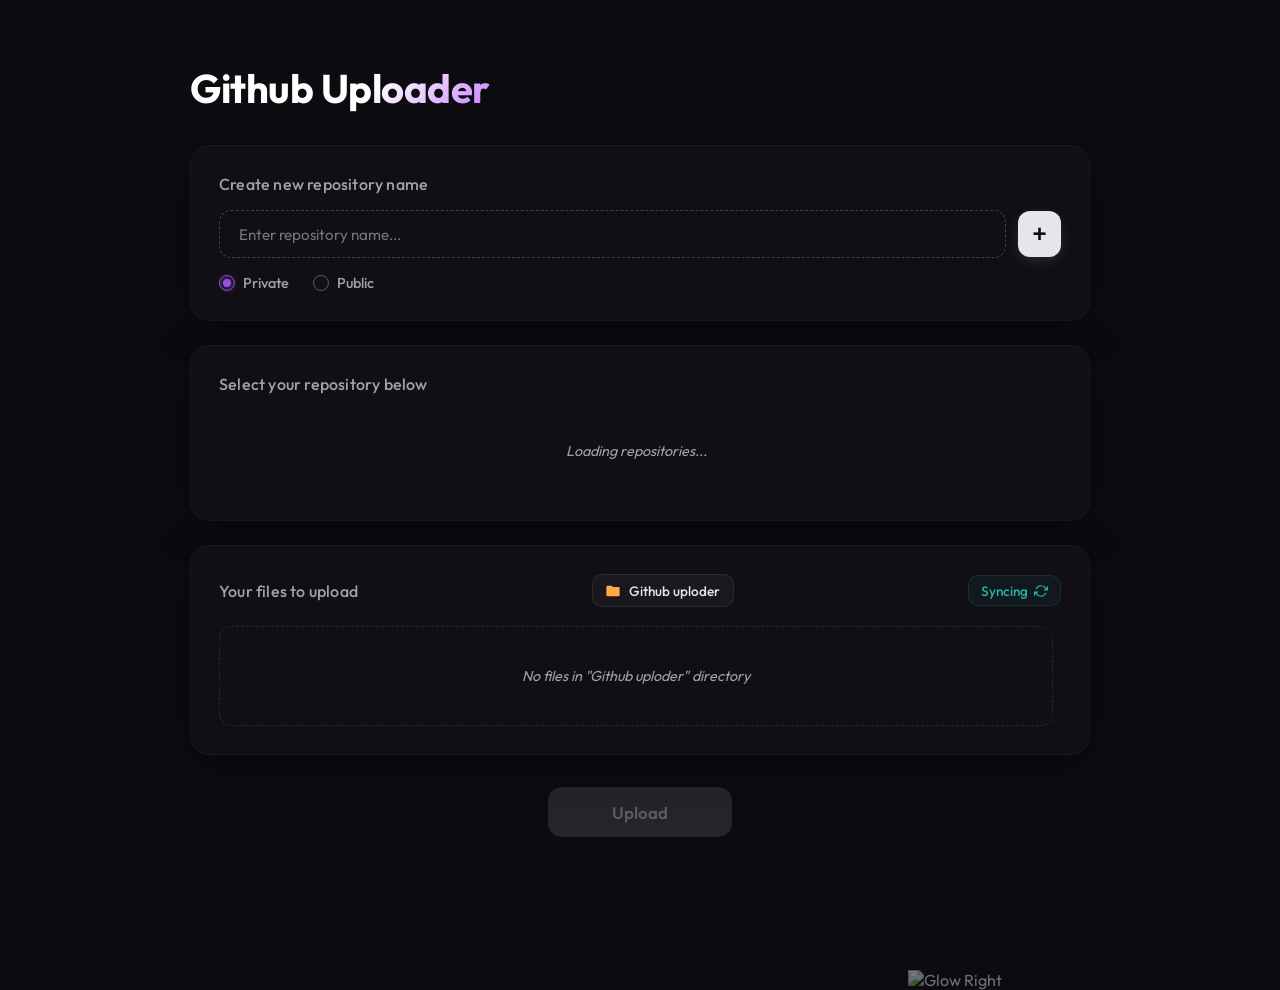
==== templates/index.html @ 10c069aa "Upload templates/index.html via Github Uploader" ====
<!DOCTYPE html>
<html lang="en">
<head>
    <meta charset="UTF-8">
    <meta name="viewport" content="width=device-width, initial-scale=1.0">
    <title>Github Uploader</title>
    <!-- Outfit Font from Google Fonts -->
    <link rel="preconnect" href="https://fonts.googleapis.com">
    <link rel="preconnect" href="https://fonts.gstatic.com" crossorigin>
    <link href="https://fonts.googleapis.com/css2?family=Outfit:wght@300;400;500;600;700&display=swap" rel="stylesheet">
    <link rel="stylesheet" href="/static/style.css">
</head>
<body>
    <!-- Background Glows -->
    <img src="/assets/Ellipse 82.png" class="bg-glow bg-glow-left" alt="Glow Left">
    <img src="/assets/Ellipse 85.png" class="bg-glow bg-glow-right" alt="Glow Right">
    <img src="/assets/images__1_-removebg-preview%201.png" class="bg-octocat" alt="Github Logo">

    <div class="app-container">
        <!-- Header -->
        <header class="app-header">
            <h1 class="app-title">Github Uploader</h1>
            <div id="user-profile" class="user-profile hidden">
                <img id="user-avatar" src="" alt="Avatar">
                <span id="user-username"></span>
                <button id="btn-logout" class="btn-icon" title="Disconnect Token">
                    <svg viewBox="0 0 24 24" width="18" height="18" fill="none" stroke="currentColor" stroke-width="2"><path d="M9 21H5a2 2 0 0 1-2-2V5a2 2 0 0 1 2-2h4M16 17l5-5-5-5M21 12H9"/></svg>
                </button>
            </div>
        </header>

        <!-- Main Content Grid -->
        <main class="app-main">
            <!-- Create Repository Section -->
            <section class="section-card">
                <h2 class="section-title">Create new repository name</h2>
                <div class="input-with-button">
                    <input type="text" id="new-repo-name" placeholder="Enter repository name..." class="dashed-input">
                    <button id="btn-create-repo" class="btn-plus" title="Create Repository">+</button>
                </div>
                <div class="repo-visibility-container">
                    <label class="visibility-option">
                        <input type="radio" name="repo-visibility" value="private" checked>
                        <span class="custom-radio"></span>
                        <span class="label-text">Private</span>
                    </label>
                    <label class="visibility-option">
                        <input type="radio" name="repo-visibility" value="public">
                        <span class="custom-radio"></span>
                        <span class="label-text">Public</span>
                    </label>
                </div>
            </section>

            <!-- Select Repository Section -->
            <section class="section-card">
                <h2 class="section-title">Select your repository below</h2>
                <div id="repo-grid" class="repo-grid">
                    <!-- Dynamic repositories list -->
                    <div class="loading-placeholder">Loading repositories...</div>
                </div>
            </section>

            <!-- Local Files Section -->
            <section class="section-card">
                <div class="files-header">
                    <h2 class="section-title">Your files to upload</h2>
                    <div class="folder-tag">
                        <svg viewBox="0 0 24 24" width="16" height="16" fill="currentColor" class="icon-folder"><path d="M10 4H4c-1.11 0-1.99.89-1.99 2L2 18c0 1.11.89 2 2 2h16c1.11 0 2-.89 2-2V8c0-1.11-.89-2-2-2h-8l-2-2z"/></svg>
                        <span class="folder-name">Github uploder</span>
                    </div>
                    <div id="sync-status" class="sync-status">
                        <span>Syncing</span>
                        <svg viewBox="0 0 24 24" width="16" height="16" fill="none" stroke="currentColor" stroke-width="2" class="icon-sync rotating"><path d="M23 4v6h-6M1 20v-6h6M3.51 9a9 9 0 0 1 14.85-3.36L23 10M1 14l4.64 4.36A9 9 0 0 0 20.49 15"/></svg>
                    </div>
                </div>
                
                <div id="files-list" class="files-list">
                    <!-- Dynamic files list -->
                    <div class="no-files-placeholder">No files in "Github uploder" directory</div>
                </div>
            </section>

            <!-- Action Section -->
            <section class="action-section">
                <button id="btn-upload" class="btn-upload" disabled>Upload</button>
            </section>
        </main>
    </div>

    <!-- Token Entry Modal -->
    <div id="token-modal" class="modal-overlay hidden">
        <div class="modal-content">
            <h2 class="modal-title">GitHub Authentication</h2>
            <p class="modal-desc">Please enter your GitHub Personal Access Token (PAT) to get started.</p>
            <div class="token-instructions">
                <p>The token requires the <strong>repo</strong> scope to list, create, and upload files to your repositories.</p>
                <a href="https://github.com/settings/tokens/new?scopes=repo" target="_blank" class="token-link">Create token on GitHub &nearr;</a>
            </div>
            <div class="modal-form">
                <input type="password" id="token-input" placeholder="ghp_xxxxxxxxxxxxxxxxxxxx" class="dashed-input">
                <button id="btn-save-token" class="btn-upload">Connect Account</button>
            </div>
            <div id="token-error" class="error-message hidden"></div>
        </div>
    </div>
    
    <script src="/static/app.js"></script>
</body>
</html>
---- static/style.css ----
/* Reset and Base Styles */
* {
    margin: 0;
    padding: 0;
    box-sizing: border-box;
}

body {
    background-color: #0c0b10;
    color: #e5e5eb;
    font-family: 'Outfit', -apple-system, BlinkMacSystemFont, "Segoe UI", Roboto, sans-serif;
    min-height: 100vh;
    overflow-x: hidden;
    position: relative;
    display: flex;
    justify-content: center;
    align-items: center;
}

/* Background elements */
.bg-glow {
    position: absolute;
    z-index: 1;
    pointer-events: none;
    opacity: 0.45;
    mix-blend-mode: screen;
}

.bg-glow-left {
    top: 5%;
    left: -10%;
    width: 60%;
    max-width: 600px;
    animation: pulse 8s ease-in-out infinite alternate;
}

.bg-glow-right {
    bottom: -10%;
    right: -10%;
    width: 50%;
    max-width: 500px;
    animation: pulse 12s ease-in-out infinite alternate-reverse;
}

.bg-octocat {
    position: absolute;
    top: 50%;
    left: 20%;
    transform: translate(-50%, -50%);
    width: 80%;
    max-width: 800px;
    opacity: 0.06;
    pointer-events: none;
    z-index: 2;
}

@keyframes pulse {
    0% { transform: scale(1); opacity: 0.35; }
    100% { transform: scale(1.15); opacity: 0.55; }
}

/* App Container */
.app-container {
    width: 90%;
    max-width: 900px;
    z-index: 3;
    padding: 2.5rem 0;
}

/* Header */
.app-header {
    display: flex;
    justify-content: space-between;
    align-items: center;
    margin-bottom: 2rem;
}

.app-title {
    font-size: 2.5rem;
    font-weight: 700;
    letter-spacing: -0.5px;
    color: #ffffff;
    background: linear-gradient(135deg, #ffffff 60%, #c77dff 100%);
    -webkit-background-clip: text;
    -webkit-text-fill-color: transparent;
}

.user-profile {
    display: flex;
    align-items: center;
    gap: 0.75rem;
    background: rgba(255, 255, 255, 0.05);
    border: 1px solid rgba(255, 255, 255, 0.08);
    padding: 0.5rem 0.85rem;
    border-radius: 12px;
    backdrop-filter: blur(12px);
    transition: all 0.3s ease;
}

.user-profile img {
    width: 28px;
    height: 28px;
    border-radius: 50%;
    border: 1px solid rgba(255, 255, 255, 0.2);
}

.user-profile span {
    font-size: 0.9rem;
    font-weight: 500;
    color: #e5e5eb;
}

.btn-icon {
    background: none;
    border: none;
    color: #a1a1a6;
    cursor: pointer;
    padding: 0.2rem;
    display: flex;
    align-items: center;
    justify-content: center;
    border-radius: 6px;
    transition: all 0.2s ease;
}

.btn-icon:hover {
    color: #ff4d4f;
    background: rgba(255, 77, 79, 0.1);
}

.hidden {
    display: none !important;
}

/* Sections and Cards */
.section-card {
    background: rgba(20, 19, 26, 0.65);
    border: 1px solid rgba(255, 255, 255, 0.04);
    border-radius: 20px;
    padding: 1.75rem;
    margin-bottom: 1.5rem;
    backdrop-filter: blur(15px);
    box-shadow: 0 10px 40px -10px rgba(0, 0, 0, 0.5);
    transition: transform 0.3s ease, border-color 0.3s ease;
}

.section-title {
    font-size: 1rem;
    font-weight: 500;
    color: #a1a1a6;
    margin-bottom: 1rem;
    letter-spacing: 0.2px;
}

/* Form Inputs */
.dashed-input {
    width: 100%;
    background: transparent;
    border: 1.5px dashed rgba(255, 255, 255, 0.2);
    border-radius: 12px;
    color: #ffffff;
    font-family: inherit;
    font-size: 0.95rem;
    padding: 0.85rem 1.2rem;
    outline: none;
    transition: all 0.3s ease;
}

.dashed-input:focus {
    border-color: #9d4edd;
    box-shadow: 0 0 15px rgba(157, 78, 221, 0.15);
    background: rgba(157, 78, 221, 0.02);
}

.input-with-button {
    display: flex;
    gap: 0.75rem;
    align-items: center;
}

.btn-plus {
    background: #e5e5eb;
    color: #0c0b10;
    border: none;
    font-size: 1.5rem;
    font-weight: 600;
    width: 46px;
    height: 46px;
    border-radius: 12px;
    cursor: pointer;
    display: flex;
    justify-content: center;
    align-items: center;
    transition: all 0.3s cubic-bezier(0.4, 0, 0.2, 1);
    box-shadow: 0 4px 12px rgba(255, 255, 255, 0.1);
}

.btn-plus:hover {
    background: #ffffff;
    transform: translateY(-2px);
    box-shadow: 0 6px 16px rgba(255, 255, 255, 0.15);
}

.btn-plus:active {
    transform: translateY(0);
}

.repo-visibility-container {
    display: flex;
    gap: 1.5rem;
    margin-top: 1rem;
}

.visibility-option {
    display: flex;
    align-items: center;
    gap: 0.5rem;
    cursor: pointer;
    font-size: 0.9rem;
    color: #a1a1a6;
    user-select: none;
    transition: color 0.2s ease;
}

.visibility-option:hover {
    color: #ffffff;
}

.visibility-option input[type="radio"] {
    display: none;
}

.custom-radio {
    width: 16px;
    height: 16px;
    border: 1.5px solid rgba(255, 255, 255, 0.3);
    border-radius: 50%;
    display: inline-block;
    position: relative;
    transition: all 0.25s ease;
}

.visibility-option input[type="radio"]:checked + .custom-radio {
    border-color: #9d4edd;
    background: rgba(157, 78, 221, 0.1);
}

.visibility-option input[type="radio"]:checked + .custom-radio::after {
    content: '';
    width: 8px;
    height: 8px;
    background: #9d4edd;
    border-radius: 50%;
    position: absolute;
    top: 50%;
    left: 50%;
    transform: translate(-50%, -50%);
    box-shadow: 0 0 8px rgba(157, 78, 221, 0.6);
}

.visibility-option .label-text {
    font-weight: 500;
}

/* Repository Grid */
.repo-grid {
    display: grid;
    grid-template-columns: repeat(auto-fill, minmax(230px, 1fr));
    gap: 1rem;
    max-height: 250px;
    overflow-y: auto;
    padding-right: 0.5rem;
}

/* Custom Scrollbar for overflow elements */
.repo-grid::-webkit-scrollbar,
.files-list::-webkit-scrollbar,
.console-log::-webkit-scrollbar {
    width: 6px;
}

.repo-grid::-webkit-scrollbar-track,
.files-list::-webkit-scrollbar-track,
.console-log::-webkit-scrollbar-track {
    background: rgba(255, 255, 255, 0.02);
    border-radius: 10px;
}

.repo-grid::-webkit-scrollbar-thumb,
.files-list::-webkit-scrollbar-thumb,
.console-log::-webkit-scrollbar-thumb {
    background: rgba(255, 255, 255, 0.1);
    border-radius: 10px;
}

.repo-grid::-webkit-scrollbar-thumb:hover,
.files-list::-webkit-scrollbar-thumb:hover,
.console-log::-webkit-scrollbar-thumb:hover {
    background: rgba(255, 255, 255, 0.2);
}

.repo-item {
    background: transparent;
    border: 1.5px dashed rgba(255, 255, 255, 0.15);
    border-radius: 12px;
    padding: 1rem;
    cursor: pointer;
    display: flex;
    flex-direction: column;
    gap: 0.35rem;
    transition: all 0.3s cubic-bezier(0.4, 0, 0.2, 1);
    position: relative;
    overflow: hidden;
}

.repo-item:hover {
    border-color: rgba(157, 78, 221, 0.5);
    background: rgba(157, 78, 221, 0.03);
    transform: translateY(-2px);
}

.repo-item.selected {
    border-color: #9d4edd;
    background: rgba(157, 78, 221, 0.08);
    box-shadow: 0 0 20px rgba(157, 78, 221, 0.2);
}

.repo-item.selected::after {
    content: '';
    position: absolute;
    top: 0;
    right: 0;
    width: 0;
    height: 0;
    border-style: solid;
    border-width: 0 24px 24px 0;
    border-color: transparent #9d4edd transparent transparent;
}

.repo-name {
    font-size: 0.95rem;
    font-weight: 600;
    color: #ffffff;
    word-break: break-all;
}

.repo-desc {
    font-size: 0.75rem;
    color: #a1a1a6;
    display: -webkit-box;
    -webkit-line-clamp: 2;
    -webkit-box-orient: vertical;
    overflow: hidden;
    text-overflow: ellipsis;
    line-height: 1.3;
}

.repo-badge {
    font-size: 0.65rem;
    align-self: flex-start;
    padding: 0.15rem 0.4rem;
    border-radius: 6px;
    font-weight: 500;
    text-transform: uppercase;
    letter-spacing: 0.3px;
    margin-top: auto;
}

.repo-badge.private {
    background: rgba(255, 169, 64, 0.1);
    color: #ffa940;
    border: 1px solid rgba(255, 169, 64, 0.2);
}

.repo-badge.public {
    background: rgba(56, 176, 0, 0.1);
    color: #38b000;
    border: 1px solid rgba(56, 176, 0, 0.2);
}

.loading-placeholder {
    grid-column: 1 / -1;
    text-align: center;
    padding: 2rem;
    color: #a1a1a6;
    font-size: 0.9rem;
    font-style: italic;
}

/* Files List Section */
.files-header {
    display: flex;
    justify-content: space-between;
    align-items: center;
    margin-bottom: 1.2rem;
}

.files-header .section-title {
    margin-bottom: 0;
}

.folder-tag {
    display: flex;
    align-items: center;
    gap: 0.5rem;
    background: rgba(255, 255, 255, 0.04);
    border: 1px solid rgba(255, 255, 255, 0.08);
    padding: 0.4rem 0.8rem;
    border-radius: 10px;
    font-size: 0.85rem;
    font-weight: 500;
}

.icon-folder {
    color: #ffa940;
}

.sync-status {
    display: flex;
    align-items: center;
    gap: 0.4rem;
    font-size: 0.85rem;
    font-weight: 500;
    color: #2ec4b6;
    background: rgba(46, 196, 182, 0.06);
    border: 1px solid rgba(46, 196, 182, 0.15);
    padding: 0.35rem 0.75rem;
    border-radius: 10px;
    opacity: 0.9;
}

.icon-sync {
    width: 14px;
    height: 14px;
}

.rotating {
    animation: rotate 2s linear infinite;
}

@keyframes rotate {
    from { transform: rotate(0deg); }
    to { transform: rotate(360deg); }
}

.files-list {
    display: flex;
    flex-direction: column;
    gap: 0.75rem;
    max-height: 250px;
    overflow-y: auto;
    padding-right: 0.5rem;
}

.file-item {
    display: flex;
    justify-content: space-between;
    align-items: center;
    padding: 0.75rem 1rem;
    border: 1.5px dashed rgba(255, 255, 255, 0.12);
    border-radius: 12px;
    transition: all 0.25s ease;
    background: rgba(255, 255, 255, 0.01);
}

.file-item:hover {
    border-color: rgba(255, 255, 255, 0.25);
    background: rgba(255, 255, 255, 0.02);
}

.file-info {
    display: flex;
    align-items: center;
    gap: 0.75rem;
    flex: 1;
    min-width: 0;
}

.file-icon {
    width: 22px;
    height: 22px;
    display: flex;
    justify-content: center;
    align-items: center;
    flex-shrink: 0;
}

.file-name {
    font-size: 0.95rem;
    font-weight: 500;
    color: #ffffff;
    overflow: hidden;
    text-overflow: ellipsis;
    white-space: nowrap;
}

.file-size {
    font-size: 0.8rem;
    color: #a1a1a6;
    margin-left: auto;
    padding-right: 1.5rem;
    flex-shrink: 0;
}

.btn-delete {
    background: none;
    border: none;
    color: #a1a1a6;
    cursor: pointer;
    display: flex;
    justify-content: center;
    align-items: center;
    width: 32px;
    height: 32px;
    border-radius: 8px;
    transition: all 0.2s ease;
}

.btn-delete:hover {
    color: #ff4d4f;
    background: rgba(255, 77, 79, 0.1);
}

.no-files-placeholder {
    text-align: center;
    padding: 2.5rem;
    color: #a1a1a6;
    font-size: 0.9rem;
    font-style: italic;
    border: 1.5px dashed rgba(255, 255, 255, 0.1);
    border-radius: 12px;
}

/* Upload Action Button */
.action-section {
    display: flex;
    justify-content: center;
    margin-top: 2rem;
}

.btn-upload {
    background: #e5e5eb;
    color: #0c0b10;
    border: none;
    font-family: inherit;
    font-size: 1.05rem;
    font-weight: 600;
    padding: 0.9rem 4rem;
    border-radius: 14px;
    cursor: pointer;
    transition: all 0.3s cubic-bezier(0.4, 0, 0.2, 1);
    box-shadow: 0 4px 16px rgba(255, 255, 255, 0.08);
}

.btn-upload:hover:not(:disabled) {
    background: #ffffff;
    transform: translateY(-2px);
    box-shadow: 0 6px 22px rgba(255, 255, 255, 0.15);
}

.btn-upload:active:not(:disabled) {
    transform: translateY(0);
}

.btn-upload:disabled {
    background: rgba(255, 255, 255, 0.1);
    color: rgba(255, 255, 255, 0.25);
    cursor: not-allowed;
    box-shadow: none;
}

/* Console Log Card */
.console-card {
    border-color: rgba(157, 78, 221, 0.2);
}

.console-log {
    background: #060508;
    border: 1px solid rgba(255, 255, 255, 0.05);
    border-radius: 10px;
    padding: 1rem;
    font-family: 'Courier New', Courier, monospace;
    font-size: 0.85rem;
    max-height: 180px;
    overflow-y: auto;
    color: #2ec4b6;
}

.console-line {
    margin-bottom: 0.35rem;
    line-height: 1.4;
}

.console-line.info { color: #e5e5eb; }
.console-line.success { color: #38b000; }
.console-line.warn { color: #ffa940; }
.console-line.error { color: #ff4d4f; }

/* Modal Overlay */
.modal-overlay {
    position: fixed;
    top: 0;
    left: 0;
    width: 100vw;
    height: 100vh;
    background: rgba(6, 5, 8, 0.8);
    backdrop-filter: blur(12px);
    display: flex;
    justify-content: center;
    align-items: center;
    z-index: 100;
    transition: all 0.3s ease;
}

.modal-content {
    background: rgba(20, 19, 26, 0.95);
    border: 1.5px solid rgba(157, 78, 221, 0.2);
    border-radius: 24px;
    width: 90%;
    max-width: 450px;
    padding: 2.5rem;
    box-shadow: 0 20px 80px rgba(0, 0, 0, 0.8), 0 0 50px rgba(157, 78, 221, 0.1);
    display: flex;
    flex-direction: column;
    gap: 1.2rem;
}

.modal-title {
    font-size: 1.4rem;
    font-weight: 700;
    color: #ffffff;
    text-align: center;
}

.modal-desc {
    font-size: 0.9rem;
    color: #a1a1a6;
    text-align: center;
    line-height: 1.4;
}

.token-instructions {
    background: rgba(255, 255, 255, 0.03);
    border: 1px solid rgba(255, 255, 255, 0.05);
    padding: 1rem;
    border-radius: 12px;
    font-size: 0.8rem;
    color: #a1a1a6;
    line-height: 1.5;
}

.token-link {
    color: #c77dff;
    text-decoration: none;
    font-weight: 500;
    display: inline-block;
    margin-top: 0.5rem;
    transition: color 0.2s ease;
}

.token-link:hover {
    color: #9d4edd;
}

.modal-form {
    display: flex;
    flex-direction: column;
    gap: 1rem;
    margin-top: 0.5rem;
}

.modal-form .btn-upload {
    padding: 0.85rem;
    width: 100%;
}

.error-message {
    color: #ff4d4f;
    font-size: 0.85rem;
    text-align: center;
    background: rgba(255, 77, 79, 0.08);
    border: 1px solid rgba(255, 77, 79, 0.2);
    padding: 0.6rem;
    border-radius: 8px;
}
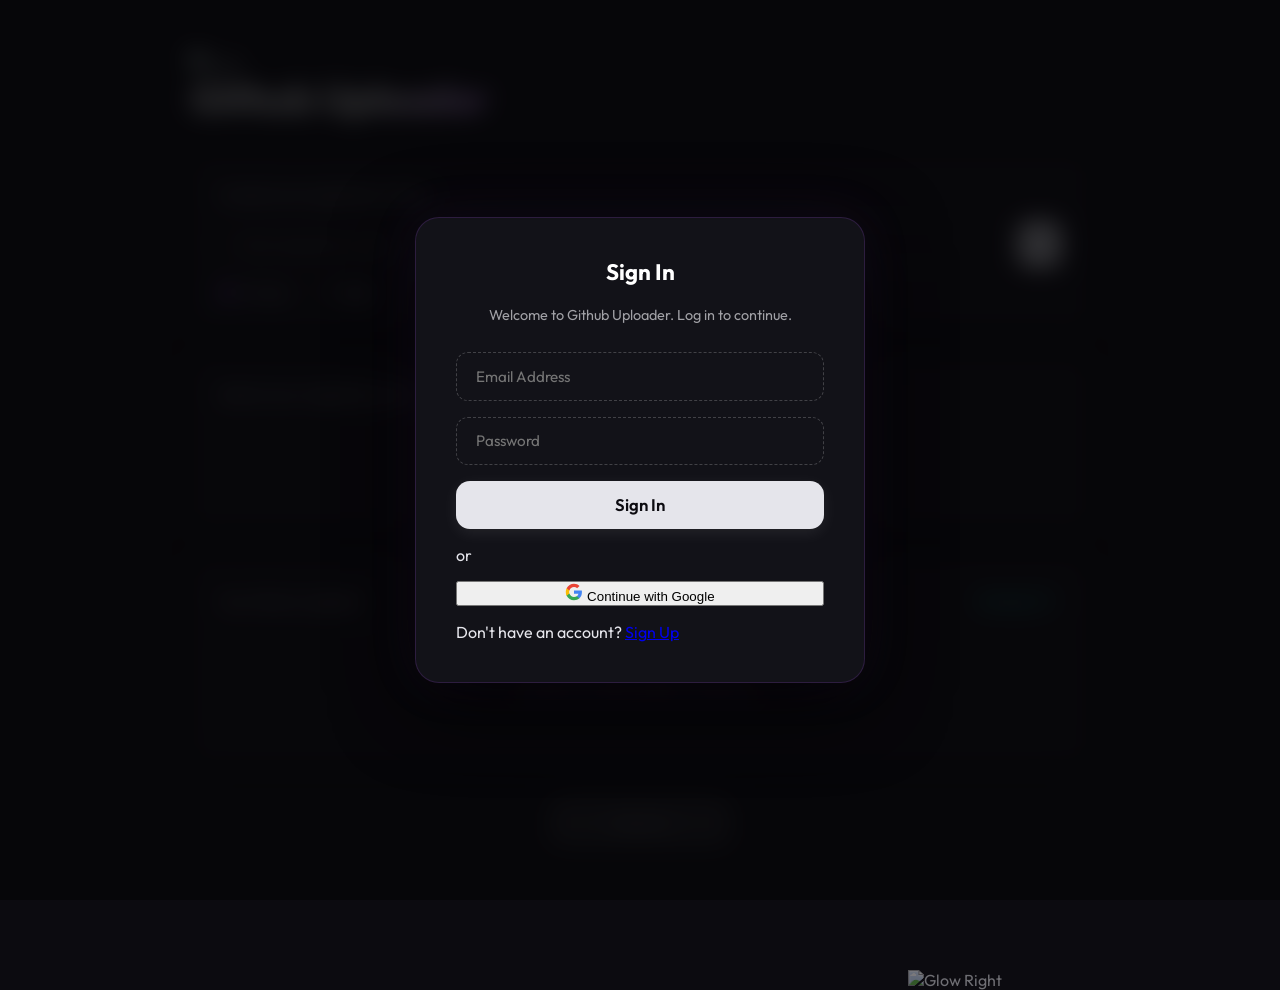
==== commit 2eb7a21c: "Commit code update for templates/index.html" ====
--- a/templates/index.html
+++ b/templates/index.html
@@ -17,6 +17,11 @@
     <img src="/assets/images__1_-removebg-preview%201.png" class="bg-octocat" alt="Github Logo">
 
     <div class="app-container">
+        <!-- Logo -->
+        <div class="logo-container">
+            <img src="/assets/github_logo_circle.png" class="app-logo" alt="Logo">
+        </div>
+
         <!-- Header -->
         <header class="app-header">
             <h1 class="app-title">Github Uploader</h1>
@@ -88,6 +93,39 @@
         </main>
     </div>
 
+    <!-- Firebase Auth Modal Overlay -->
+    <div id="auth-modal" class="modal-overlay">
+        <div class="modal-content auth-card">
+            <h2 class="modal-title" id="auth-title">Sign In</h2>
+            <p class="modal-desc" id="auth-desc">Welcome to Github Uploader. Log in to continue.</p>
+            
+            <div class="modal-form">
+                <input type="email" id="auth-email" placeholder="Email Address" class="dashed-input">
+                <input type="password" id="auth-password" placeholder="Password" class="dashed-input">
+                
+                <button id="btn-auth-action" class="btn-upload">Sign In</button>
+                
+                <div class="auth-divider"><span>or</span></div>
+                
+                <button id="btn-google-auth" class="btn-google">
+                    <svg viewBox="0 0 24 24" width="18" height="18" class="google-icon">
+                        <path fill="#4285F4" d="M22.56 12.25c0-.78-.07-1.53-.2-2.25H12v4.26h5.92c-.26 1.37-1.04 2.53-2.21 3.31v2.77h3.57c2.08-1.92 3.28-4.74 3.28-8.09z"/>
+                        <path fill="#34A853" d="M12 23c2.97 0 5.46-.98 7.28-2.66l-3.57-2.77c-.98.66-2.23 1.06-3.71 1.06-2.86 0-5.29-1.93-6.16-4.53H2.18v2.84C3.99 20.53 7.7 23 12 23z"/>
+                        <path fill="#FBBC05" d="M5.84 14.09c-.22-.66-.35-1.36-.35-2.09s.13-1.43.35-2.09V7.06H2.18C1.43 8.55 1 10.22 1 12s.43 3.45 1.18 4.94l2.85-2.22.81-.63z"/>
+                        <path fill="#EA4335" d="M12 5.38c1.62 0 3.06.56 4.21 1.64l3.15-3.15C17.45 2.09 14.97 1 12 1 7.7 1 3.99 3.47 2.18 7.06l3.66 2.84c.87-2.6 3.3-4.52 6.16-4.52z"/>
+                    </svg>
+                    Continue with Google
+                </button>
+                
+                <div class="auth-toggle-link">
+                    <span id="auth-toggle-text">Don't have an account?</span>
+                    <a href="#" id="link-toggle-auth">Sign Up</a>
+                </div>
+            </div>
+            <div id="auth-error" class="error-message hidden"></div>
+        </div>
+    </div>
+
     <!-- Token Entry Modal -->
     <div id="token-modal" class="modal-overlay hidden">
         <div class="modal-content">
@@ -104,7 +142,9 @@
             <div id="token-error" class="error-message hidden"></div>
         </div>
     </div>
+    <!-- Toast & Confirm Container -->
+    <div id="toast-container" class="toast-container"></div>
     
-    <script src="/static/app.js"></script>
+    <script type="module" src="/static/app.js"></script>
 </body>
 </html>
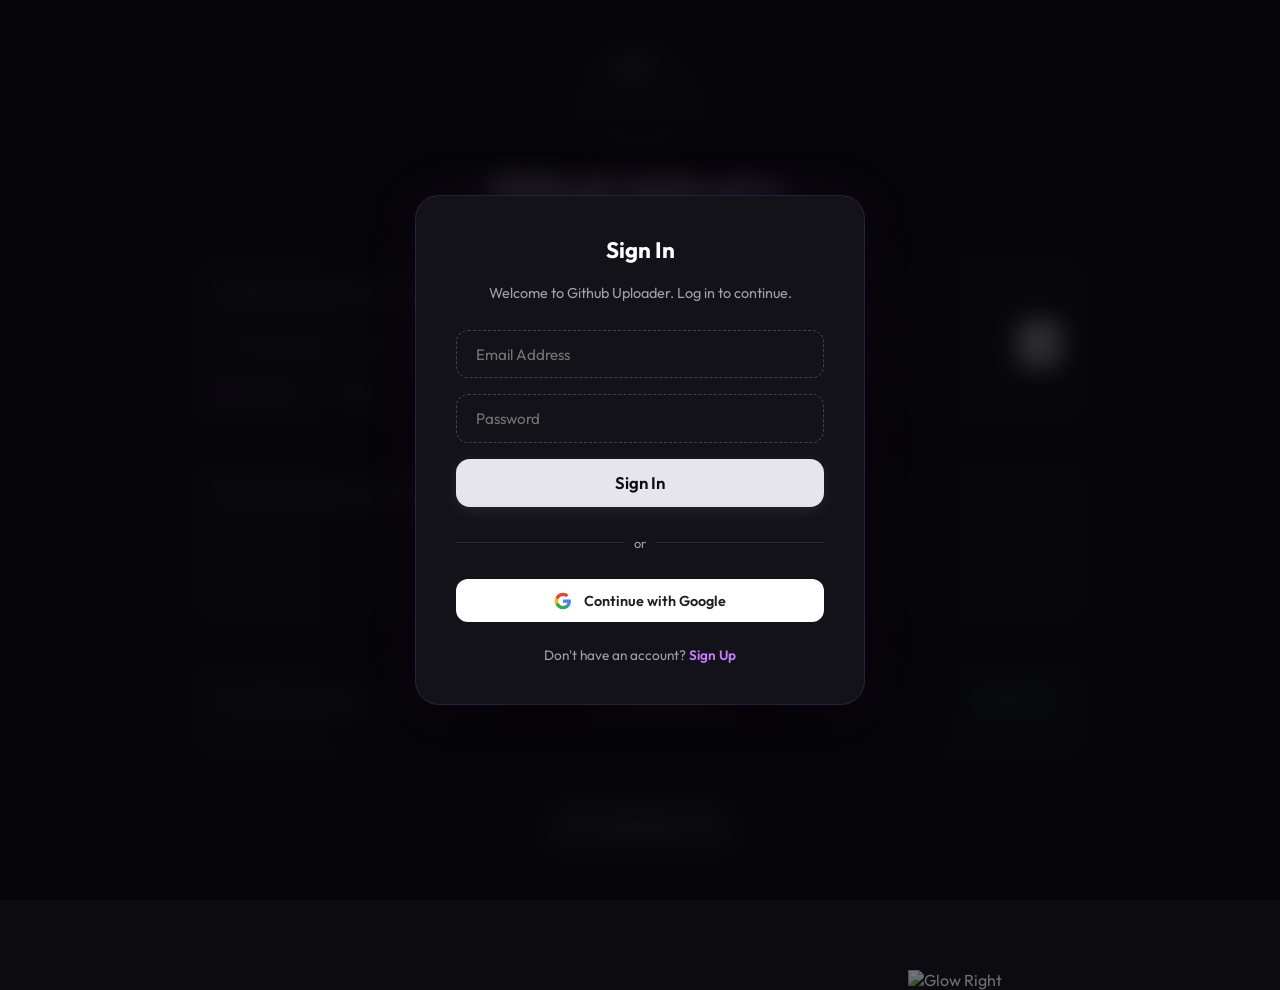
==== commit aa477244: "Commit code update for templates/index.html" ====
--- a/templates/index.html
+++ b/templates/index.html
@@ -82,8 +82,8 @@
                 
                 <div id="files-list" class="files-list">
                     <!-- Dynamic files list -->
-                    <div class="no-files-placeholder">No files in "Github uploder" directory</div>
                 </div>
+                <input type="file" id="web-file-input" multiple style="display: none;">
             </section>
 
             <!-- Action Section -->
--- a/static/style.css
+++ b/static/style.css
@@ -67,12 +67,38 @@
     padding: 2.5rem 0;
 }
 
+/* Logo */
+.logo-container {
+    display: flex;
+    justify-content: center;
+    margin-bottom: 1.25rem;
+}
+
+.app-logo {
+    width: 90px;
+    height: 90px;
+    border-radius: 50%;
+    border: 2px solid rgba(255, 255, 255, 0.08);
+    box-shadow: 0 4px 20px rgba(157, 78, 221, 0.25);
+    background: rgba(20, 19, 26, 0.6);
+    backdrop-filter: blur(10px);
+    transition: all 0.3s cubic-bezier(0.4, 0, 0.2, 1);
+    object-fit: cover;
+}
+
+.app-logo:hover {
+    transform: scale(1.06) rotate(3deg);
+    border-color: rgba(157, 78, 221, 0.5);
+    box-shadow: 0 6px 30px rgba(157, 78, 221, 0.5);
+}
+
 /* Header */
 .app-header {
     display: flex;
-    justify-content: space-between;
-    align-items: center;
-    margin-bottom: 2rem;
+    justify-content: center;
+    align-items: center;
+    margin-bottom: 2.5rem;
+    position: relative;
 }
 
 .app-title {
@@ -95,6 +121,8 @@
     border-radius: 12px;
     backdrop-filter: blur(12px);
     transition: all 0.3s ease;
+    position: absolute;
+    right: 0;
 }
 
 .user-profile img {
@@ -683,3 +711,239 @@
     padding: 0.6rem;
     border-radius: 8px;
 }
+
+/* Toast Notifications & Confirmation Modal */
+.toast-container {
+    position: fixed;
+    bottom: 2rem;
+    right: 2rem;
+    z-index: 1000;
+    display: flex;
+    flex-direction: column;
+    gap: 0.75rem;
+    width: 440px;
+    max-width: 90vw;
+    pointer-events: none; /* Let clicks pass through if empty */
+}
+
+.toast-item {
+    background: rgba(20, 19, 26, 0.95);
+    border: 1.5px dashed rgba(255, 255, 255, 0.15);
+    border-radius: 14px;
+    padding: 1rem;
+    color: #ffffff;
+    font-size: 0.9rem;
+    box-shadow: 0 10px 30px rgba(0, 0, 0, 0.5);
+    backdrop-filter: blur(15px);
+    pointer-events: auto; /* Enable clicks inside toast */
+    display: flex;
+    align-items: center;
+    gap: 0.75rem;
+    animation: slideInRight 0.3s cubic-bezier(0.4, 0, 0.2, 1);
+    transition: all 0.3s ease;
+}
+
+.toast-item.success {
+    border-color: rgba(46, 196, 182, 0.4);
+    box-shadow: 0 10px 30px rgba(46, 196, 182, 0.1);
+}
+
+.toast-item.error {
+    border-color: rgba(255, 77, 79, 0.4);
+    box-shadow: 0 10px 30px rgba(255, 77, 79, 0.1);
+}
+
+.toast-item.info {
+    border-color: rgba(157, 78, 221, 0.4);
+    box-shadow: 0 10px 30px rgba(157, 78, 221, 0.1);
+}
+
+.toast-icon {
+    flex-shrink: 0;
+    display: flex;
+    align-items: center;
+    justify-content: center;
+}
+
+.toast-message {
+    flex-grow: 1;
+    font-weight: 500;
+    line-height: 1.4;
+}
+
+.toast-close {
+    background: none;
+    border: none;
+    color: #a1a1a6;
+    cursor: pointer;
+    font-size: 1.1rem;
+    display: flex;
+    align-items: center;
+    justify-content: center;
+    padding: 0.1rem;
+    transition: color 0.2s ease;
+}
+
+.toast-close:hover {
+    color: #ffffff;
+}
+
+/* Custom Confirmation Modal (Bottom Right) */
+.confirm-card {
+    background: rgba(20, 19, 26, 0.98);
+    border: 1.5px solid rgba(157, 78, 221, 0.3);
+    border-radius: 18px;
+    padding: 1.25rem;
+    color: #ffffff;
+    box-shadow: 0 15px 45px rgba(0, 0, 0, 0.6), 0 0 30px rgba(157, 78, 221, 0.1);
+    backdrop-filter: blur(15px);
+    pointer-events: auto;
+    display: flex;
+    flex-direction: column;
+    gap: 1rem;
+    animation: slideInRight 0.3s cubic-bezier(0.4, 0, 0.2, 1);
+}
+
+.confirm-text {
+    font-size: 0.95rem;
+    line-height: 1.45;
+    color: #e5e5eb;
+    font-weight: 500;
+}
+
+.confirm-buttons {
+    display: flex;
+    justify-content: flex-end;
+    gap: 0.6rem;
+}
+
+.btn-confirm {
+    background: #ff4d4f;
+    color: #ffffff;
+    border: none;
+    font-family: inherit;
+    font-weight: 600;
+    font-size: 0.85rem;
+    padding: 0.5rem 1.2rem;
+    border-radius: 8px;
+    cursor: pointer;
+    transition: all 0.2s ease;
+}
+
+.btn-confirm:hover {
+    background: #ff7875;
+    transform: translateY(-1px);
+}
+
+.btn-cancel {
+    background: transparent;
+    border: 1px solid rgba(255, 255, 255, 0.15);
+    color: #a1a1a6;
+    font-family: inherit;
+    font-weight: 600;
+    font-size: 0.85rem;
+    padding: 0.5rem 1.2rem;
+    border-radius: 8px;
+    cursor: pointer;
+    transition: all 0.2s ease;
+}
+
+.btn-cancel:hover {
+    color: #ffffff;
+    border-color: rgba(255, 255, 255, 0.3);
+    background: rgba(255, 255, 255, 0.02);
+}
+
+@keyframes slideInRight {
+    from {
+        opacity: 0;
+        transform: translateX(100px);
+    }
+    to {
+        opacity: 1;
+        transform: translateX(0);
+    }
+}
+
+@keyframes fadeOut {
+    from {
+        opacity: 1;
+        transform: scale(1);
+    }
+    to {
+        opacity: 0;
+        transform: scale(0.9);
+    }
+}
+
+/* Auth Toggle Link */
+.auth-toggle-link {
+    text-align: center;
+    font-size: 0.85rem;
+    color: #a1a1a6;
+    margin-top: 0.5rem;
+}
+
+.auth-toggle-link a {
+    color: #c77dff;
+    text-decoration: none;
+    font-weight: 600;
+    transition: color 0.2s ease;
+}
+
+.auth-toggle-link a:hover {
+    color: #9d4edd;
+}
+
+/* Google Auth Button & Divider */
+.auth-divider {
+    display: flex;
+    align-items: center;
+    text-align: center;
+    color: #a1a1a6;
+    font-size: 0.8rem;
+    margin: 0.75rem 0;
+}
+
+.auth-divider::before,
+.auth-divider::after {
+    content: '';
+    flex: 1;
+    border-bottom: 1px solid rgba(255, 255, 255, 0.1);
+}
+
+.auth-divider:not(:empty)::before {
+    margin-right: .75em;
+}
+
+.auth-divider:not(:empty)::after {
+    margin-left: .75em;
+}
+
+.btn-google {
+    background: #ffffff;
+    color: #1e1e24;
+    border: none;
+    font-family: inherit;
+    font-weight: 600;
+    font-size: 0.9rem;
+    padding: 0.8rem;
+    border-radius: 12px;
+    cursor: pointer;
+    display: flex;
+    align-items: center;
+    justify-content: center;
+    gap: 0.75rem;
+    transition: all 0.25s cubic-bezier(0.4, 0, 0.2, 1);
+    width: 100%;
+}
+
+.btn-google:hover {
+    background: #f1f1f1;
+    transform: translateY(-2px);
+    box-shadow: 0 4px 12px rgba(255, 255, 255, 0.15);
+}
+
+.google-icon {
+    flex-shrink: 0;
+}
